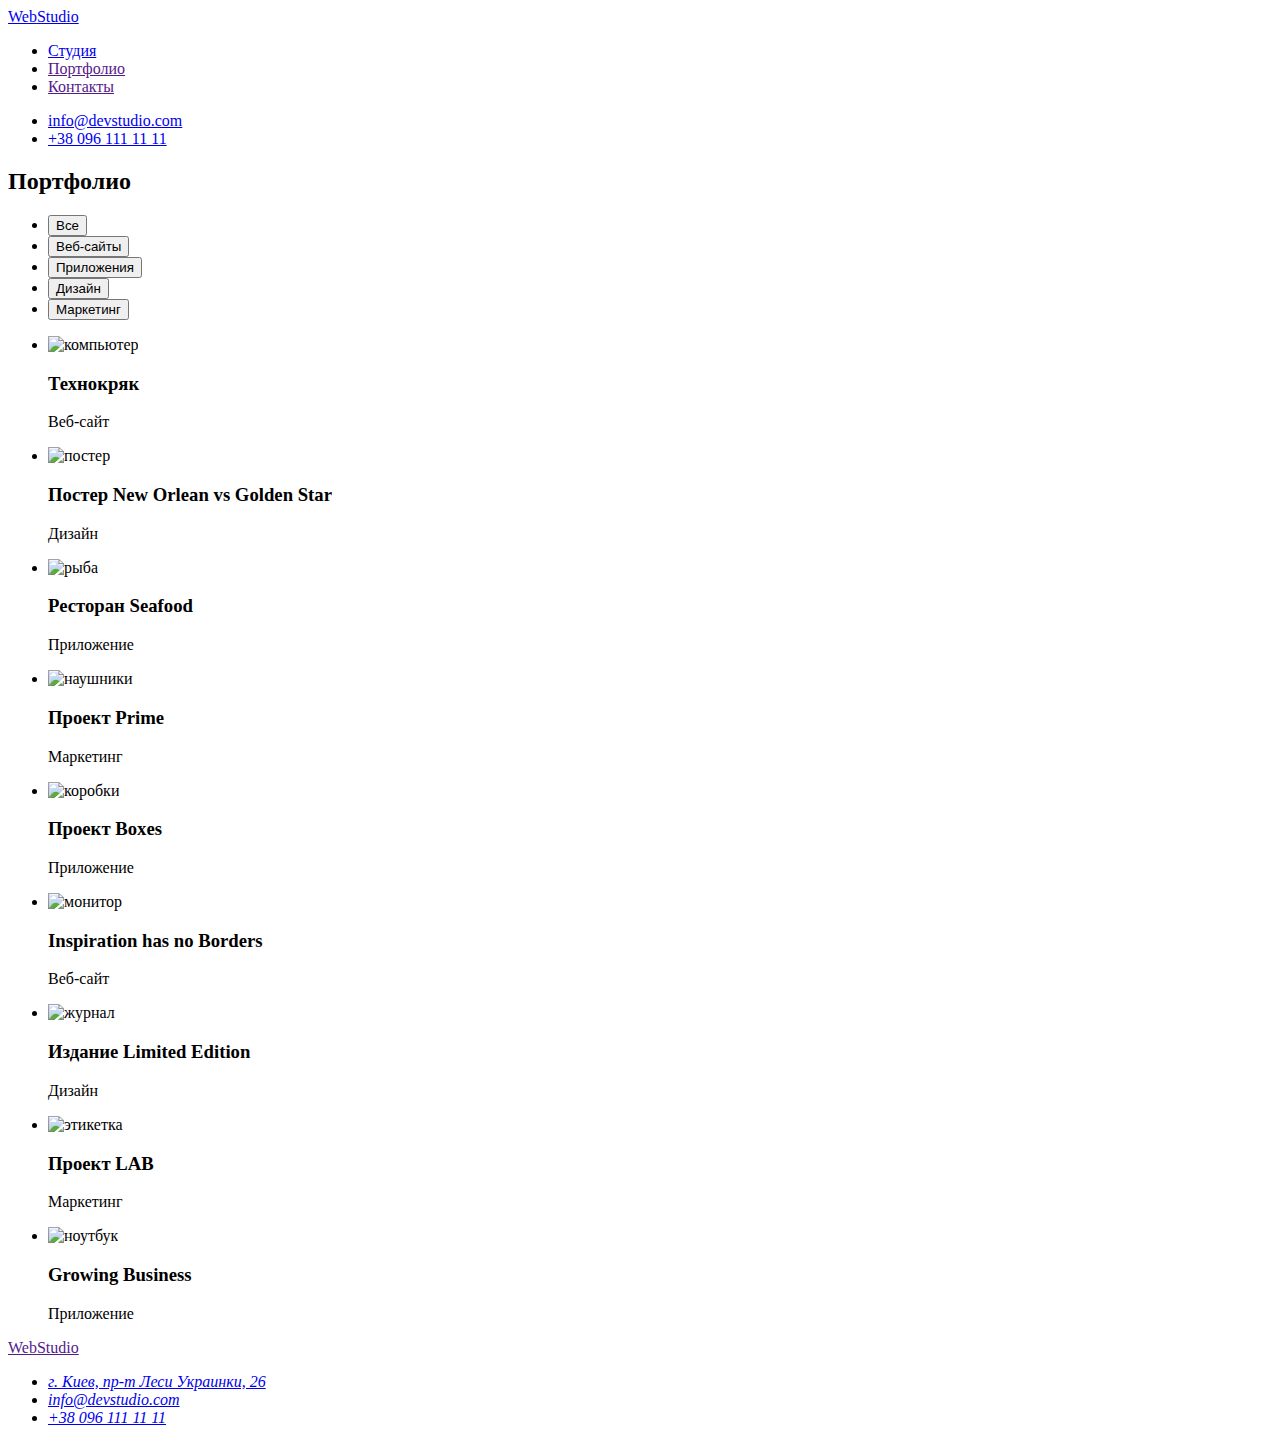
==== portfolio.html @ 96c44c6c "start-hw3" ====
<!DOCTYPE html>
<html lang="ru">

<head>
    <meta charset="UTF-8">
    <meta http-equiv="X-UA-Compatible" content="IE=edge">
    <meta name="viewport" content="width=device-width, initial-scale=1.0">
    <title>Document</title>
    <link rel="preconnect" href="https://fonts.googleapis.com">
    <link rel="preconnect" href="https://fonts.gstatic.com" crossorigin>
    <link
        href="https://fonts.googleapis.com/css2?family=Raleway:wght@700&family=Roboto:wght@400;500;700;900&display=swap"
        rel="stylesheet" />
    <link rel="stylesheet" href="./css/style.css" />
</head>

<body class="main-body-color">
    <header class="header">
        <nav class="header-navigation">
            <a lang="en" class="link header-logo" href="./index.html">Web<span class="logo">Studio</span></a>
            <ul class="list header-list">
                <li class="heder-item"><a class="link header-link" href="./index.html">Студия</a></li>
                <li class="heder-item"><a class="link header-link" href="">Портфолио</a></li>
                <li class="heder-item"><a class="link header-link" href="">Контакты</a></li>
            </ul>
        </nav>
        <ul class="list header-list">
            <li><a class="link header-mail" href="mailto:info@devstudio.com">info@devstudio.com</a></li>
            <li><a class="link header-tel" href="tel:+380961111111">+38 096 111 11 11</a></li>
        </ul>
    </header>
    <main>
        <section>
            <h2 class="after-title">Портфолио</h2>
            <ul class="list">
                <li><button class="portfolio-btn" type="button">Все</button></li>
                <li><button class="portfolio-btn" type="button">Веб-сайты</button></li>
                <li><button class="portfolio-btn" type="button">Приложения</button></li>
                <li><button class="portfolio-btn" type="button">Дизайн</button></li>
                <li><button class="portfolio-btn" type="button">Маркетинг</button></li>
            </ul>
            <ul class="list">
                <li class="portfolio-item">
                    <img src="./images/tehnok-min.jpg" alt="компьютер" width="370" height="294">
                    <h3 class="after-img">Технокряк</h3>
                    <p class="about-img">Веб-сайт</p>
                </li>
                <li class="portfolio-item">
                    <img src="./images/orlean-min.jpg" alt="постер" width="370" height="294">
                    <h3 class="after-img">Постер New Orlean vs Golden Star</h3>
                    <p class="about-img">Дизайн</p>
                </li>
                <li class="portfolio-item">
                    <img src="./images/seafood-min.jpg" alt="рыба" width="370" height="294">
                    <h3 class="after-img">Ресторан Seafood</h3>
                    <p class="about-img">Приложение</p>
                </li>
                <li class="portfolio-item">
                    <img src="./images/prime-min.jpg" alt="наушники" width="370" height="294">
                    <h3 class="after-img">Проект Prime</h3>
                    <p class="about-img">Маркетинг</p>
                </li>
                <li class="portfolio-item">
                    <img src="./images/boxes-min.jpg" alt="коробки" width="370" height="294">
                    <h3 class="after-img">Проект Boxes</h3>
                    <p class="about-img">Приложение</p>
                </li>
                <li class="portfolio-item">
                    <img src="./images/borders-min.jpg" alt="монитор" width="370" height="294">
                    <h3 class="after-img">Inspiration has no Borders</h3>
                    <p class="about-img">Веб-сайт</p>
                </li>
                <li class="portfolio-item">
                    <img src="./images/edition-min.jpg" alt="журнал" width="370" height="294">
                    <h3 class="after-img">Издание Limited Edition</h3>
                    <p class="about-img">Дизайн</p>
                </li>
                <li class="portfolio-item">
                    <img src="./images/lab-min.jpg" alt="этикетка" width="370" height="294">
                    <h3 class="after-img">Проект LAB</h3>
                    <p class="about-img">Маркетинг</p>
                </li>
                <li class="portfolio-item">
                    <img src="./images/growing-min.jpg" alt="ноутбук" width="370" height="294">
                    <h3 class="after-img">Growing Business</h3>
                    <p class="about-img">Приложение</p>
                </li>
            </ul>
        </section>
    </main>
    <footer class="footer">
        <a lang="en" class="link header-logo" href="">Web<span class="footer-logo">Studio</span></a>
        <address>
            <ul class="list">
                <li>
                    <a class="link footer-adress" href="https://goo.gl/maps/NAtfoEQzkV2NYPrAA" target="_blank"
                        rel="noopener noreferrer">
                        г. Киев, пр-т Леси Украинки, 26</a>
                </li>
                <li><a class="link footer-item" href="mailto:info@devstudio.com">info@devstudio.com</a></li>
                <li><a class="link footer-item" href="tel:+380961111111">+38 096 111 11 11</a></li>
            </ul>
        </address>
    </footer>
</body>

</html>
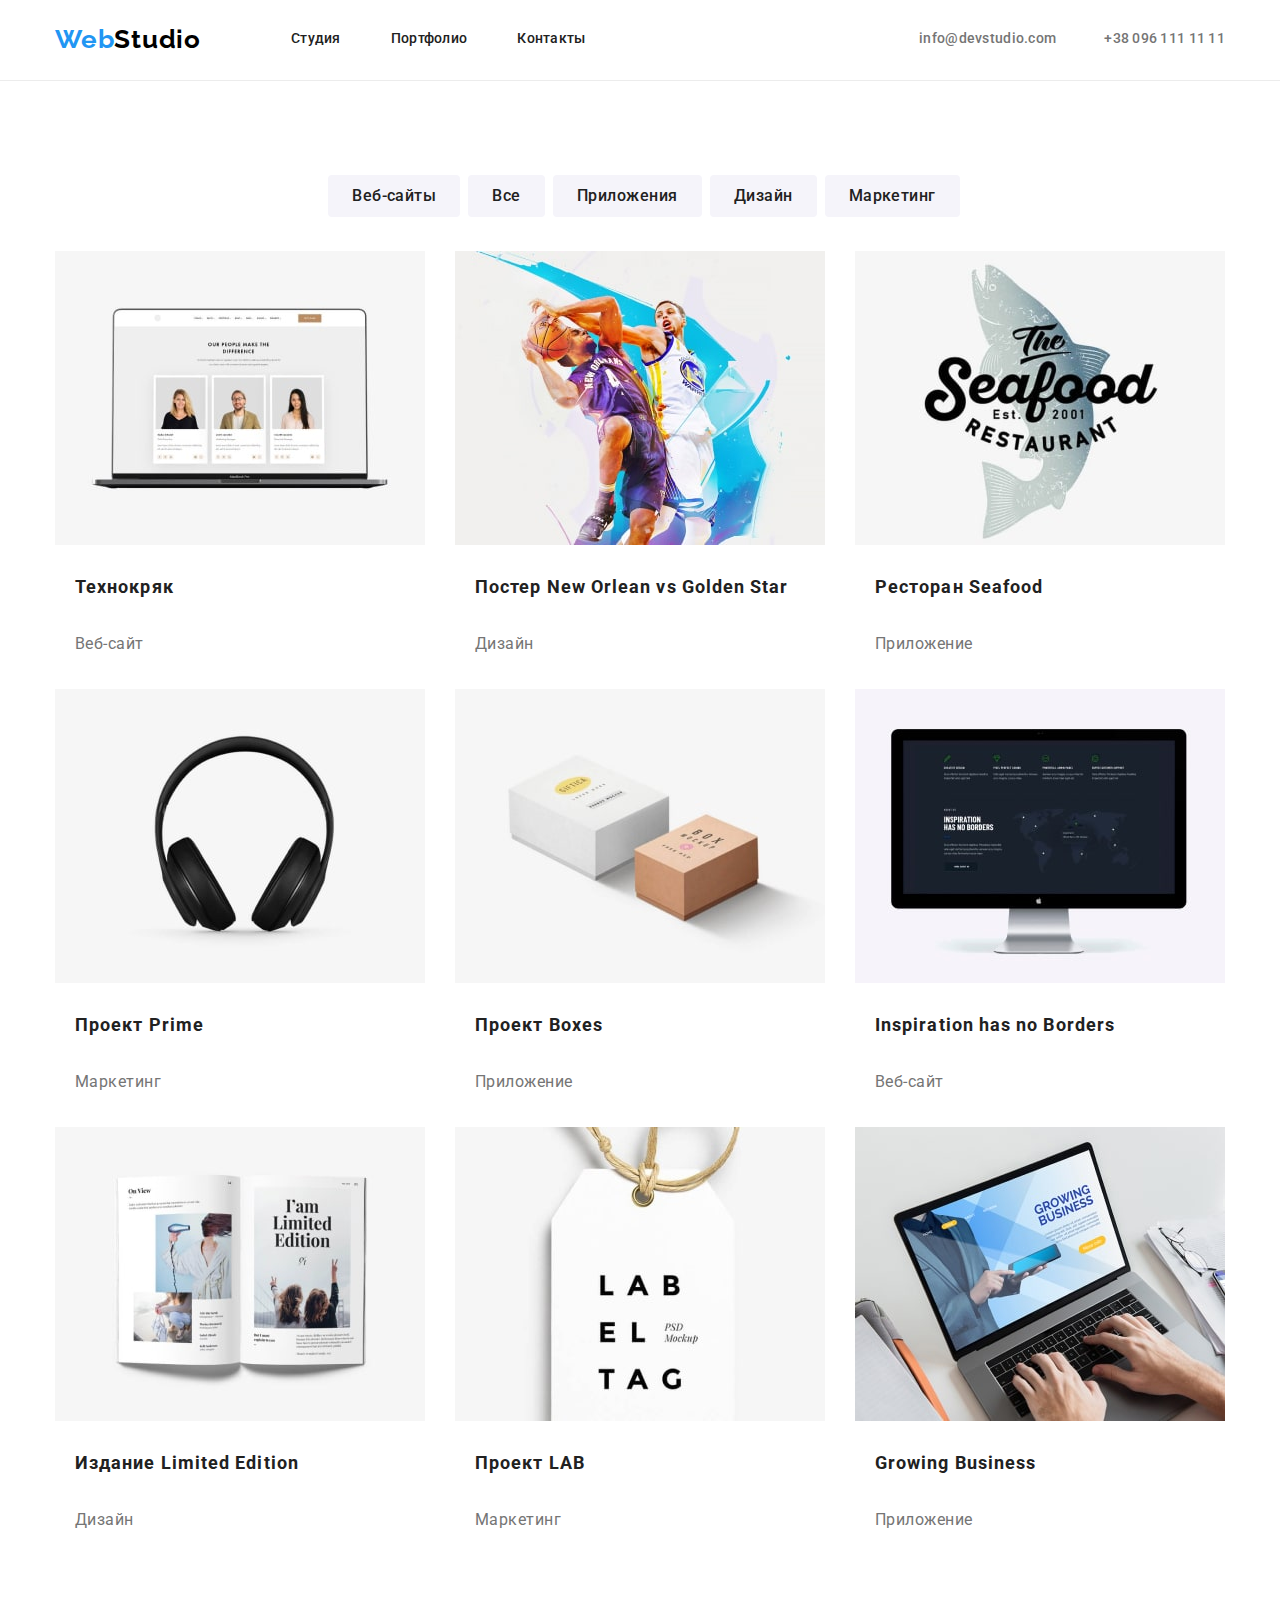
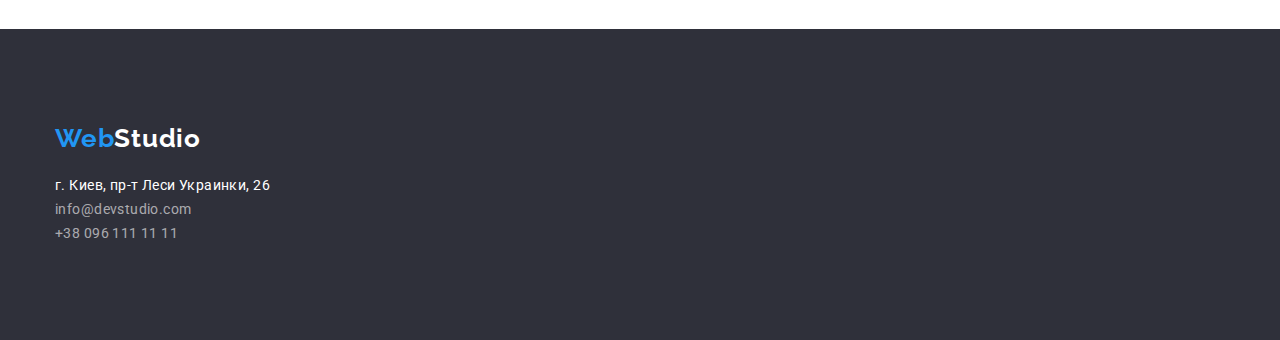
==== commit 7d272d9d: "hw-3" ====
--- a/portfolio.html
+++ b/portfolio.html
@@ -4,94 +4,106 @@
 <head>
     <meta charset="UTF-8">
     <meta http-equiv="X-UA-Compatible" content="IE=edge">
-    <meta name="viewport" content="width=device-width, initial-scale=1.0">
-    <title>Document</title>
+    <meta name="viewport" content="width=device-width, initial-scale=1.0"><title>Document</title>
     <link rel="preconnect" href="https://fonts.googleapis.com">
     <link rel="preconnect" href="https://fonts.gstatic.com" crossorigin>
     <link
         href="https://fonts.googleapis.com/css2?family=Raleway:wght@700&family=Roboto:wght@400;500;700;900&display=swap"
         rel="stylesheet" />
+        <link rel="stylesheet" href="https://cdnjs.cloudflare.com/ajax/libs/modern-normalize/0.6.0/modern-normalize.min.css" />
     <link rel="stylesheet" href="./css/style.css" />
 </head>
 
 <body class="main-body-color">
     <header class="header">
-        <nav class="header-navigation">
-            <a lang="en" class="link header-logo" href="./index.html">Web<span class="logo">Studio</span></a>
-            <ul class="list header-list">
-                <li class="heder-item"><a class="link header-link" href="./index.html">Студия</a></li>
-                <li class="heder-item"><a class="link header-link" href="">Портфолио</a></li>
-                <li class="heder-item"><a class="link header-link" href="">Контакты</a></li>
-            </ul>
-        </nav>
-        <ul class="list header-list">
-            <li><a class="link header-mail" href="mailto:info@devstudio.com">info@devstudio.com</a></li>
-            <li><a class="link header-tel" href="tel:+380961111111">+38 096 111 11 11</a></li>
-        </ul>
+        <div class="container header-container">
+            <nav class="header-navigation">
+                <a lang="en" class="link header-logo" href="./index.html">Web<span class="logo">Studio</span></a>
+    
+                <ul class="list header-list">
+                    <li class="header-item"><a class="link header-link pre-header" href="./index.html">Студия</a></li>
+                    <li class="header-item"><a class="link header-link pre-header" href="./portfolio.html">Портфолио</a>
+                    </li>
+                    <li class="header-item"><a class="link header-link pre-header" href="">Контакты</a></li>
+                </ul>
+            </nav>
+            <div class="header-connect">
+                <ul class="list header-list">
+                    <li><a class="link header-mail" href="mailto:info@devstudio.com">info@devstudio.com</a></li>
+                    <li><a class="link header-tel" href="tel:+380961111111">+38 096 111 11 11</a></li>
+                </ul>
+            </div>
+        </div>
     </header>
     <main>
         <section>
+            <div class="container">
+            <div class="section">
             <h2 class="after-title">Портфолио</h2>
-            <ul class="list">
-                <li><button class="portfolio-btn" type="button">Все</button></li>
-                <li><button class="portfolio-btn" type="button">Веб-сайты</button></li>
-                <li><button class="portfolio-btn" type="button">Приложения</button></li>
-                <li><button class="portfolio-btn" type="button">Дизайн</button></li>
-                <li><button class="portfolio-btn" type="button">Маркетинг</button></li>
+            <ul class="filter-list list">
+                <li class="filter-item"><button class="portfolio-btn" type="button">Веб-сайты</button></li>
+                <li class="filter-item"><button class="portfolio-btn" type="button">Все</button></li>
+                <li class="filter-item"><button class="portfolio-btn" type="button">Приложения</button></li>
+                <li class="filter-item"><button class="portfolio-btn" type="button">Дизайн</button></li>
+                <li class="filter-item"><button class="portfolio-btn" type="button">Маркетинг</button></li>
             </ul>
-            <ul class="list">
+            <ul class="filter-img list">
                 <li class="portfolio-item">
                     <img src="./images/tehnok-min.jpg" alt="компьютер" width="370" height="294">
-                    <h3 class="after-img">Технокряк</h3>
-                    <p class="about-img">Веб-сайт</p>
+                    <h3 class="filter after-img">Технокряк</h3>
+                    <p class="filter about-img">Веб-сайт</p>
                 </li>
                 <li class="portfolio-item">
                     <img src="./images/orlean-min.jpg" alt="постер" width="370" height="294">
-                    <h3 class="after-img">Постер New Orlean vs Golden Star</h3>
-                    <p class="about-img">Дизайн</p>
+                    <h3 class="filter after-img">Постер New Orlean vs Golden Star</h3>
+                    <p class="filter about-img">Дизайн</p>
                 </li>
                 <li class="portfolio-item">
                     <img src="./images/seafood-min.jpg" alt="рыба" width="370" height="294">
-                    <h3 class="after-img">Ресторан Seafood</h3>
-                    <p class="about-img">Приложение</p>
+                    <h3 class="filter after-img">Ресторан Seafood</h3>
+                    <p class="filter about-img">Приложение</p>
                 </li>
                 <li class="portfolio-item">
                     <img src="./images/prime-min.jpg" alt="наушники" width="370" height="294">
-                    <h3 class="after-img">Проект Prime</h3>
-                    <p class="about-img">Маркетинг</p>
+                    <h3 class="filter after-img">Проект Prime</h3>
+                    <p class="filter about-img">Маркетинг</p>
                 </li>
                 <li class="portfolio-item">
                     <img src="./images/boxes-min.jpg" alt="коробки" width="370" height="294">
-                    <h3 class="after-img">Проект Boxes</h3>
-                    <p class="about-img">Приложение</p>
+                    <h3 class="filter after-img">Проект Boxes</h3>
+                    <p class="filter about-img">Приложение</p>
                 </li>
                 <li class="portfolio-item">
                     <img src="./images/borders-min.jpg" alt="монитор" width="370" height="294">
-                    <h3 class="after-img">Inspiration has no Borders</h3>
-                    <p class="about-img">Веб-сайт</p>
+                    <h3 class="filter after-img">Inspiration has no Borders</h3>
+                    <p class="filter about-img">Веб-сайт</p>
                 </li>
                 <li class="portfolio-item">
                     <img src="./images/edition-min.jpg" alt="журнал" width="370" height="294">
-                    <h3 class="after-img">Издание Limited Edition</h3>
-                    <p class="about-img">Дизайн</p>
+                    <h3 class="filter after-img">Издание Limited Edition</h3>
+                    <p class="filter about-img">Дизайн</p>
                 </li>
                 <li class="portfolio-item">
                     <img src="./images/lab-min.jpg" alt="этикетка" width="370" height="294">
-                    <h3 class="after-img">Проект LAB</h3>
-                    <p class="about-img">Маркетинг</p>
+                    <h3 class="filter after-img">Проект LAB</h3>
+                    <p class="filter about-img">Маркетинг</p>
                 </li>
                 <li class="portfolio-item">
                     <img src="./images/growing-min.jpg" alt="ноутбук" width="370" height="294">
-                    <h3 class="after-img">Growing Business</h3>
-                    <p class="about-img">Приложение</p>
+                    <h3 class="filter after-img">Growing Business</h3>
+                    <p class="filter about-img">Приложение</p>
                 </li>
             </ul>
+            </div>
+            </div>
         </section>
     </main>
     <footer class="footer">
+    <div class="container">
+    <div class="section">
         <a lang="en" class="link header-logo" href="">Web<span class="footer-logo">Studio</span></a>
         <address>
-            <ul class="list">
+            <ul class="footer-list list">
                 <li>
                     <a class="link footer-adress" href="https://goo.gl/maps/NAtfoEQzkV2NYPrAA" target="_blank"
                         rel="noopener noreferrer">
@@ -101,6 +113,8 @@
                 <li><a class="link footer-item" href="tel:+380961111111">+38 096 111 11 11</a></li>
             </ul>
         </address>
+        </div>
+        </div>
     </footer>
 </body>
 
--- a/css/style.css
+++ b/css/style.css
@@ -0,0 +1,408 @@
+:root {
+    --main-title-color: #ffffff;
+    --main-text-color: #757575;
+    --second-text-color: #212121;
+    --third-text-color: #ffffff;
+    --fourth-text-color: #2196F3;
+    --main-btn-color: #ffffff;
+    --second-btn-color: #212121;
+    --header-text-color: #212121;
+    --second-header-color: #757575;
+    --main-bg-color:#2F303A;
+    --second-bg-color: #F5F4FA;
+    --third-bg-color: #ffffff;
+    --fourht-bg-color: #2196f3;
+
+}
+
+p,h1,h2,h3,h4,h5,h6{
+  margin:0
+}
+
+ul{
+  margin: 0;
+  padding: 0;
+}
+
+img {
+    display: block;
+    max-width: 100%;
+    height: auto;
+}
+
+.container{
+  width: 1200px;
+  padding-left: 15px;
+  padding-right: 15px;
+  margin: 0 auto; 
+  }
+
+.section{
+  padding-top: 94px;
+  padding-bottom: 94px;
+}
+
+body {
+        font-family:"Roboto" ;
+        }
+
+.main-body-color{
+  color: var(--third-bg-color);
+}
+
+.list {
+    list-style: none;
+}
+
+.link {
+  text-decoration: none;  
+}
+
+/* -----------------------HEADER--------------------- */
+
+.header{
+font-weight: 500;
+font-size: 14px;
+line-height: 1.14;
+letter-spacing: 0.02em;
+padding-top: 24px;
+padding-bottom: 25px;
+border-bottom:  1px solid #ECECEC;
+}
+
+.header-logo{
+margin-right: 90px;
+}
+
+.header-list{
+  display: flex;
+}
+
+.header-navigation{
+  display: flex;
+  align-items: center;
+}
+
+.header-item:not(:last-child){
+margin-right: 50px;
+}
+
+.header-container{
+  display: flex;
+  align-items: center;
+}
+
+.header-link:hover,
+.header-link:focus,
+.current{
+  color: var(--fourth-text-color);
+}
+
+
+.header-connect{
+margin-left: auto;
+}
+
+.header-link.current {
+color: var(--fourth-text-color);
+}
+
+.header-link{
+color: var(--header-text-color);
+}
+
+.header-mail{
+color: var(--second-header-color);
+}
+
+.header-mail:hover,
+.header-mail:focus{
+color: var(--fourth-text-color);
+}
+
+.header-tel:hover,
+.header-tel:focus{
+  color: var(--fourth-text-color);
+}
+
+.header-tel{
+color: var(--second-header-color);
+}
+
+.header-tel{
+  margin-left: 48px;
+}
+
+.header-logo{
+font-family: Raleway, sans-serif;
+font-weight: 700;
+font-size: 26px;
+line-height: 1.19;
+/* identical to box height */
+letter-spacing: 0.03em;
+
+color: #2196F3;
+}
+
+.logo{
+font-family: Raleway, sans-serif;
+font-weight: 700;
+font-size: 26px;
+line-height: 1.19;
+/* identical to box height */
+letter-spacing: 0.03em;
+
+color: #000000;
+}
+
+/* -----------------------HERO--------------------- */
+
+.hero{
+  padding-top: 200px;
+  padding-bottom: 280px;
+  background-color: var(--main-bg-color);
+  background-size: 1600px;
+  text-align: center;
+}
+
+.hero-title{
+font-weight: 900;
+font-size: 44px;
+line-height: 1.36;
+text-align: center;
+letter-spacing: 0.06em;
+text-transform: uppercase;
+margin-bottom: 45px;
+color: var(--main-title-color);
+}
+
+.hero-btn{
+background-color: #2196F3;
+font-family: inherit;
+font-weight: bold;
+font-size: 16px;
+line-height: 1.88;
+display: flex;
+align-items: center;
+text-align: center;
+margin: auto;
+letter-spacing: 0.06em;
+cursor: pointer;
+padding: 10px 32px 10px 32px;
+
+color:var(--main-title-color);
+}
+
+/* -----------------------AFTER TITLE--------------------- */
+
+.after-title{
+  display:none;
+}
+
+.about-list{
+  display: flex;
+  align-items: center;
+}
+
+.about-item:not(:last-child){
+margin-right: 30px;
+}
+
+.after-title-text{
+font-size: 14px;
+line-height: 1.14;
+letter-spacing: 0.03em;
+text-transform: uppercase;
+display: flex;
+align-items: center;
+margin-bottom: 10px;
+color: var(--second-text-color);
+}
+
+.about-text{
+font-size: 14px;
+line-height: 1.71;
+/* or 171% */
+letter-spacing: 0.03em;
+max-width: 270px;
+
+color: var(--main-text-color);
+}
+
+/* -----------------------ABOUT--------------------- */
+
+.about{
+font-size: 36px;
+line-height: 1.17;
+text-align: center;
+letter-spacing: 0.03em;
+margin-bottom: 60px;
+color: var(--second-text-color);
+}
+
+.about-img:not(:last-child){
+margin-right: 30px;
+}
+
+/* -----------------------TEAM<--------------------- */
+
+.team{
+  background-color: var(--second-bg-color);
+  background-size: 1600px;
+}
+
+.about-team{
+font-size: 36px;
+line-height: 1.17;
+text-align: center;
+letter-spacing: 0.03em;
+margin-bottom: 60px;
+color: var(--second-text-color);
+}
+
+.text-item{
+  background-color: var(--third-bg-color);
+  margin-right: 30px;
+}
+
+.team-name{
+font-weight: 500;
+font-size: 16px;
+line-height: 19px;
+/* identical to box height */
+text-align: center;
+letter-spacing: 0.03em;
+margin-top: 30px;
+margin-bottom: 10px;
+color: var(--second-text-color);
+}
+
+.about-proffesion
+{
+font-size: 16px;
+line-height: 1.19;
+/* identical to box height */
+text-align: center;
+letter-spacing: 0.03em;
+
+color: var(--main-text-color);
+}
+
+.footer{
+  background-color: var(--main-bg-color);
+}
+
+.footer-logo{
+font-family: Raleway, sans-serif;
+font-style: normal;
+font-weight: 700;
+font-size: 26px;
+line-height: 1.19;
+/* identical to box height */
+letter-spacing: 0.03em;
+padding-top: 60px;
+padding-bottom: 161px;
+color:#ffffff;
+}
+
+.footer-list{
+  padding-top: 20px;
+  text-align: left;
+}
+
+.footer-item:hover,
+.footer-item:focus{
+  color: var(--fourth-text-color);
+}
+
+.footer-item{
+font-style: normal;
+font-weight: normal;
+font-size: 14px;
+line-height: 1.71;
+/* or 171% */
+letter-spacing: 0.03em;
+padding-bottom: 9px;
+color: rgba(255, 255, 255, 0.6);
+}
+
+.footer-adress{
+font-style: normal;
+font-weight: normal;
+font-size: 14px;
+line-height: 1.71;
+/* or 171% */
+letter-spacing: 0.03em;
+padding-bottom: 9px;
+color: var(--third-text-color);
+}
+
+/* -----------------------PORTFOLIO<--------------------- */
+
+.portfolio-btn:hover,
+.portfolio-btn:focus,
+.current{
+  color: var(--third-text-color);
+  background-color: var(--fourht-bg-color);
+}
+
+.filter-list{
+  margin-bottom: 34px;
+  display: flex;
+  justify-content: center;
+}
+
+.filter-item{
+  margin-left: 8px;
+}
+
+.portfolio-btn{
+background-color: var(--second-bg-color);
+font-family: inherit;
+font-weight: 500;
+font-size: 16px;
+line-height: 1.63;
+text-align: center;
+letter-spacing: 0.03em;
+cursor: pointer;
+color: var(--second-btn-color);
+border-radius: 4px;
+padding: 6px 22px;
+min-width: 73px;
+border: 2px solid transparent;
+}
+
+.filter-img{
+    display: flex;
+    flex-wrap: wrap;
+    margin-right: -30px;
+    margin-bottom: -30px;
+}
+
+.portfolio-item{
+background: var(--third-bg-color);
+  flex-basis: calc(100% / 3 - 30px);
+  margin-right: 30px;
+  margin-bottom: 30px;
+}
+
+.filter{
+  padding: 24px 20px 0px 20px;
+  }
+
+.after-img{
+font-size: 18px;
+line-height: 2.00;
+/* identical to box height, or 200% */
+letter-spacing: 0.06em;
+color: var(--second-text-color);
+}
+
+.about-img{
+font-size: 16px;
+line-height: 1.88;
+/* identical to box height, or 187% */
+letter-spacing: 0.03em;
+
+color: var(--main-text-color);
+}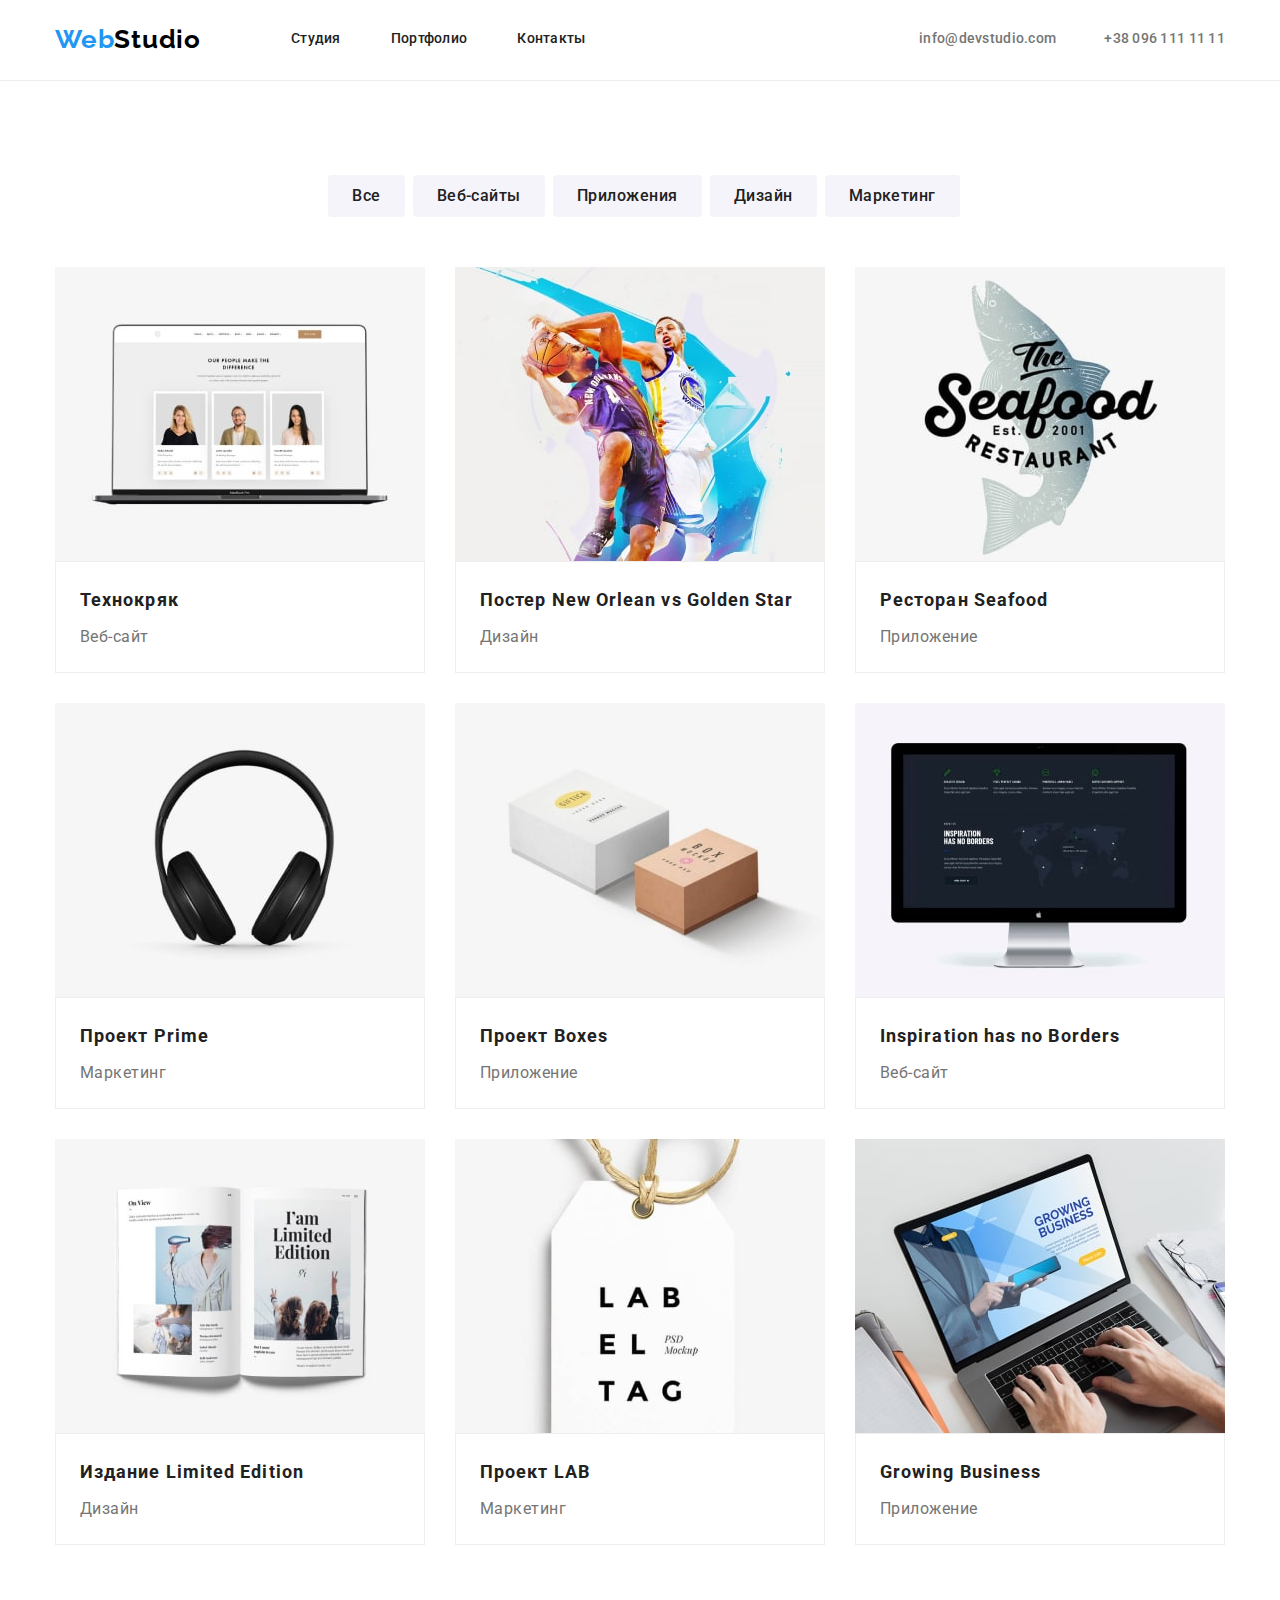
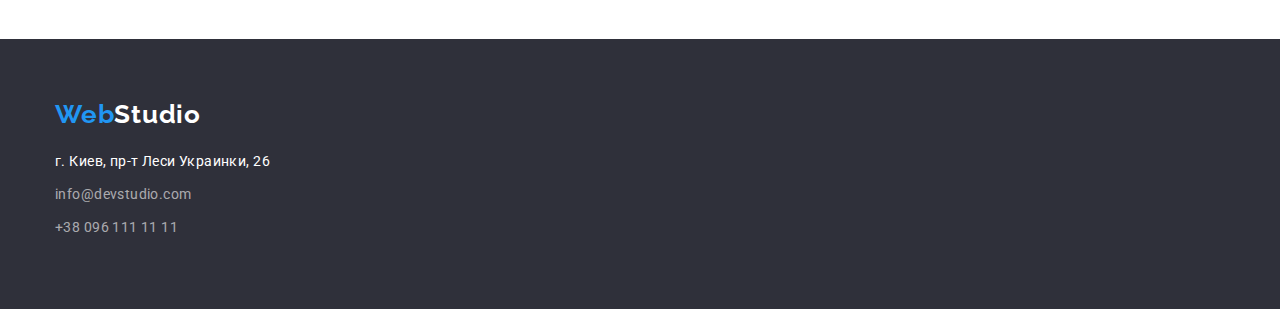
==== commit 3f0d9560: "hw-3-correction" ====
--- a/portfolio.html
+++ b/portfolio.html
@@ -36,84 +36,102 @@
         </div>
     </header>
     <main>
-        <section>
-            <div class="container">
-            <div class="section">
-            <h2 class="after-title">Портфолио</h2>
-            <ul class="filter-list list">
-                <li class="filter-item"><button class="portfolio-btn" type="button">Веб-сайты</button></li>
-                <li class="filter-item"><button class="portfolio-btn" type="button">Все</button></li>
-                <li class="filter-item"><button class="portfolio-btn" type="button">Приложения</button></li>
-                <li class="filter-item"><button class="portfolio-btn" type="button">Дизайн</button></li>
-                <li class="filter-item"><button class="portfolio-btn" type="button">Маркетинг</button></li>
-            </ul>
-            <ul class="filter-img list">
-                <li class="portfolio-item">
-                    <img src="./images/tehnok-min.jpg" alt="компьютер" width="370" height="294">
-                    <h3 class="filter after-img">Технокряк</h3>
-                    <p class="filter about-img">Веб-сайт</p>
-                </li>
-                <li class="portfolio-item">
-                    <img src="./images/orlean-min.jpg" alt="постер" width="370" height="294">
-                    <h3 class="filter after-img">Постер New Orlean vs Golden Star</h3>
-                    <p class="filter about-img">Дизайн</p>
-                </li>
-                <li class="portfolio-item">
-                    <img src="./images/seafood-min.jpg" alt="рыба" width="370" height="294">
-                    <h3 class="filter after-img">Ресторан Seafood</h3>
-                    <p class="filter about-img">Приложение</p>
-                </li>
-                <li class="portfolio-item">
-                    <img src="./images/prime-min.jpg" alt="наушники" width="370" height="294">
-                    <h3 class="filter after-img">Проект Prime</h3>
-                    <p class="filter about-img">Маркетинг</p>
-                </li>
-                <li class="portfolio-item">
-                    <img src="./images/boxes-min.jpg" alt="коробки" width="370" height="294">
-                    <h3 class="filter after-img">Проект Boxes</h3>
-                    <p class="filter about-img">Приложение</p>
-                </li>
-                <li class="portfolio-item">
-                    <img src="./images/borders-min.jpg" alt="монитор" width="370" height="294">
-                    <h3 class="filter after-img">Inspiration has no Borders</h3>
-                    <p class="filter about-img">Веб-сайт</p>
-                </li>
-                <li class="portfolio-item">
-                    <img src="./images/edition-min.jpg" alt="журнал" width="370" height="294">
-                    <h3 class="filter after-img">Издание Limited Edition</h3>
-                    <p class="filter about-img">Дизайн</p>
-                </li>
-                <li class="portfolio-item">
-                    <img src="./images/lab-min.jpg" alt="этикетка" width="370" height="294">
-                    <h3 class="filter after-img">Проект LAB</h3>
-                    <p class="filter about-img">Маркетинг</p>
-                </li>
-                <li class="portfolio-item">
-                    <img src="./images/growing-min.jpg" alt="ноутбук" width="370" height="294">
-                    <h3 class="filter after-img">Growing Business</h3>
-                    <p class="filter about-img">Приложение</p>
-                </li>
-            </ul>
+<section class="portfolio-section">
+    <div class="container">
+    <h2 class="after-title">Портфолио</h2>
+    <ul class="filter-list list">
+        <li class="filter-item"><button class="portfolio-btn" type="button">Все</button></li>
+        <li class="filter-item"><button class="portfolio-btn" type="button">Веб-сайты</button></li>
+        <li class="filter-item"><button class="portfolio-btn" type="button">Приложения</button></li>
+        <li class="filter-item"><button class="portfolio-btn" type="button">Дизайн</button></li>
+        <li class="filter-item"><button class="portfolio-btn" type="button">Маркетинг</button></li>
+    </ul>
+    <ul class="filter-img list">
+        <li class="portfolio-item">
+            <img src="./images/tehnok-min.jpg" alt="компьютер" width="370" height="294">
+            <div class="filter">
+            <h3 class="after-img">Технокряк</h3>
+            <p class="about-img">Веб-сайт</p>
             </div>
+        </li>
+        <li class="portfolio-item">
+            <img src="./images/orlean-min.jpg" alt="постер" width="370" height="294">
+            <div class="filter">
+            <h3 class="after-img">Постер New Orlean vs Golden Star</h3>
+            <p class="about-img">Дизайн</p>
             </div>
-        </section>
+        </li>
+        <li class="portfolio-item">
+            <img src="./images/seafood-min.jpg" alt="рыба" width="370" height="294">
+            <div class="filter">
+            <h3 class="after-img">Ресторан Seafood</h3>
+            <p class="about-img">Приложение</p>
+            </div>
+        </li>
+        <li class="portfolio-item">
+            <img src="./images/prime-min.jpg" alt="наушники" width="370" height="294">
+            <div class="filter">
+            <h3 class="after-img">Проект Prime</h3>
+            <p class="about-img">Маркетинг</p>
+            </div>
+        </li>
+        <li class="portfolio-item">
+            <img src="./images/boxes-min.jpg" alt="коробки" width="370" height="294">
+            <div class="filter">
+            <h3 class="after-img">Проект Boxes</h3>
+            <p class="about-img">Приложение</p>
+            </div>
+        </li>
+        <li class="portfolio-item">
+            <img src="./images/borders-min.jpg" alt="монитор" width="370" height="294">
+            <div class="filter">
+            <h3 class="after-img">Inspiration has no Borders</h3>
+            <p class="about-img">Веб-сайт</p>
+            </div>
+        </li>
+        <li class="portfolio-item">
+            <img src="./images/edition-min.jpg" alt="журнал" width="370" height="294">
+            <div class="filter">
+            <h3 class="after-img">Издание Limited Edition</h3>
+            <p class="about-img">Дизайн</p>
+            </div>
+        </li>
+        <li class="portfolio-item">
+            <img src="./images/lab-min.jpg" alt="этикетка" width="370" height="294">
+            <div class="filter">
+            <h3 class="after-img">Проект LAB</h3>
+            <p class="about-img">Маркетинг</p>
+            </div>
+        </li>
+        <li class="portfolio-item">
+            <img src="./images/growing-min.jpg" alt="ноутбук" width="370" height="294">
+            <div class="filter">
+            <h3 class="after-img">Growing Business</h3>
+            <p class="about-img">Приложение</p>
+            </div>
+        </li>
+    </ul>
+    </div>
+</section>
     </main>
     <footer class="footer">
-    <div class="container">
-    <div class="section">
-        <a lang="en" class="link header-logo" href="">Web<span class="footer-logo">Studio</span></a>
-        <address>
-            <ul class="footer-list list">
-                <li>
-                    <a class="link footer-adress" href="https://goo.gl/maps/NAtfoEQzkV2NYPrAA" target="_blank"
-                        rel="noopener noreferrer">
-                        г. Киев, пр-т Леси Украинки, 26</a>
-                </li>
-                <li><a class="link footer-item" href="mailto:info@devstudio.com">info@devstudio.com</a></li>
-                <li><a class="link footer-item" href="tel:+380961111111">+38 096 111 11 11</a></li>
-            </ul>
-        </address>
-        </div>
+        <div class="container">
+            <a lang="en" class="link header-logo" href="">Web<span class="footer-logo">Studio</span></a>
+            <address>
+                <ul class="footer-list list">
+                    <li class="item">
+                        <a class="link footer-adress" href="https://goo.gl/maps/NAtfoEQzkV2NYPrAA" target="_blank"
+                            rel="noopener noreferrer">
+                            г. Киев, пр-т Леси Украинки, 26</a>
+                    </li>
+                    <li class="item">
+                        <a class="link footer-item" href="mailto:info@devstudio.com">info@devstudio.com</a>
+                    </li>
+                    <li class="item">
+                        <a class="link footer-item" href="tel:+380961111111">+38 096 111 11 11</a>
+                    </li>
+                </ul>
+            </address>
         </div>
     </footer>
 </body>
--- a/css/style.css
+++ b/css/style.css
@@ -37,9 +37,14 @@
   margin: 0 auto; 
   }
 
+.section-after-title{
+  padding-top: 94px;
+  padding-bottom: 47px;
+}
+
 .section{
-  padding-top: 94px;
-  padding-bottom: 94px;
+  padding-top: 47px;
+  padding-bottom: 47px;
 }
 
 body {
@@ -75,12 +80,12 @@
 }
 
 .header-list{
-  display: flex;
+display: flex;
 }
 
 .header-navigation{
-  display: flex;
-  align-items: center;
+display: flex;
+align-items: center;
 }
 
 .header-item:not(:last-child){
@@ -88,14 +93,14 @@
 }
 
 .header-container{
-  display: flex;
-  align-items: center;
+display: flex;
+align-items: center;
 }
 
 .header-link:hover,
 .header-link:focus,
 .current{
-  color: var(--fourth-text-color);
+color: var(--fourth-text-color);
 }
 
 
@@ -122,7 +127,7 @@
 
 .header-tel:hover,
 .header-tel:focus{
-  color: var(--fourth-text-color);
+color: var(--fourth-text-color);
 }
 
 .header-tel{
@@ -130,7 +135,7 @@
 }
 
 .header-tel{
-  margin-left: 48px;
+margin-left: 48px;
 }
 
 .header-logo{
@@ -159,14 +164,13 @@
 
 .hero{
   padding-top: 200px;
-  padding-bottom: 280px;
+  padding-bottom: 200px;
   background-color: var(--main-bg-color);
   background-size: 1600px;
   text-align: center;
 }
 
-.hero-title{
-font-weight: 900;
+.hero-title{font-weight: 900;
 font-size: 44px;
 line-height: 1.36;
 text-align: center;
@@ -236,7 +240,7 @@
 line-height: 1.17;
 text-align: center;
 letter-spacing: 0.03em;
-margin-bottom: 60px;
+margin-bottom: 50px;
 color: var(--second-text-color);
 }
 
@@ -265,15 +269,18 @@
   margin-right: 30px;
 }
 
+.team-item{
+text-align: center;
+margin-top: 30px;
+margin-bottom: 10px;
+}
+
 .team-name{
 font-weight: 500;
 font-size: 16px;
-line-height: 19px;
+line-height: 1.19;
 /* identical to box height */
-text-align: center;
-letter-spacing: 0.03em;
-margin-top: 30px;
-margin-bottom: 10px;
+letter-spacing: 0.03em;
 color: var(--second-text-color);
 }
 
@@ -282,14 +289,17 @@
 font-size: 16px;
 line-height: 1.19;
 /* identical to box height */
-text-align: center;
-letter-spacing: 0.03em;
-
+letter-spacing: 0.03em;
+margin-top: 10px;
 color: var(--main-text-color);
 }
 
+/* -----------------------FOOTER--------------------- */
+
 .footer{
-  background-color: var(--main-bg-color);
+background-color: var(--main-bg-color);
+padding-top: 60px;
+padding-bottom: 60px;
 }
 
 .footer-logo{
@@ -300,13 +310,11 @@
 line-height: 1.19;
 /* identical to box height */
 letter-spacing: 0.03em;
-padding-top: 60px;
-padding-bottom: 161px;
 color:#ffffff;
 }
 
 .footer-list{
-  padding-top: 20px;
+  margin-top: 20px;
   text-align: left;
 }
 
@@ -315,14 +323,18 @@
   color: var(--fourth-text-color);
 }
 
+.item{
+margin-bottom: 9px;
+}
+
 .footer-item{
+  font-family: inherit;
 font-style: normal;
 font-weight: normal;
 font-size: 14px;
 line-height: 1.71;
 /* or 171% */
 letter-spacing: 0.03em;
-padding-bottom: 9px;
 color: rgba(255, 255, 255, 0.6);
 }
 
@@ -333,12 +345,15 @@
 line-height: 1.71;
 /* or 171% */
 letter-spacing: 0.03em;
-padding-bottom: 9px;
 color: var(--third-text-color);
 }
 
 /* -----------------------PORTFOLIO<--------------------- */
 
+.portfolio-section{
+  padding-top: 94px;
+  padding-bottom: 94px;
+}
 .portfolio-btn:hover,
 .portfolio-btn:focus,
 .current{
@@ -347,7 +362,7 @@
 }
 
 .filter-list{
-  margin-bottom: 34px;
+  margin-bottom: 50px;
   display: flex;
   justify-content: center;
 }
@@ -387,7 +402,9 @@
 }
 
 .filter{
-  padding: 24px 20px 0px 20px;
+  padding: 20px 24px 20px 24px;
+  border-top: none;
+  border: 1px solid #EEEEEE;
   }
 
 .after-img{
@@ -395,6 +412,7 @@
 line-height: 2.00;
 /* identical to box height, or 200% */
 letter-spacing: 0.06em;
+margin-bottom: 4px;
 color: var(--second-text-color);
 }
 
